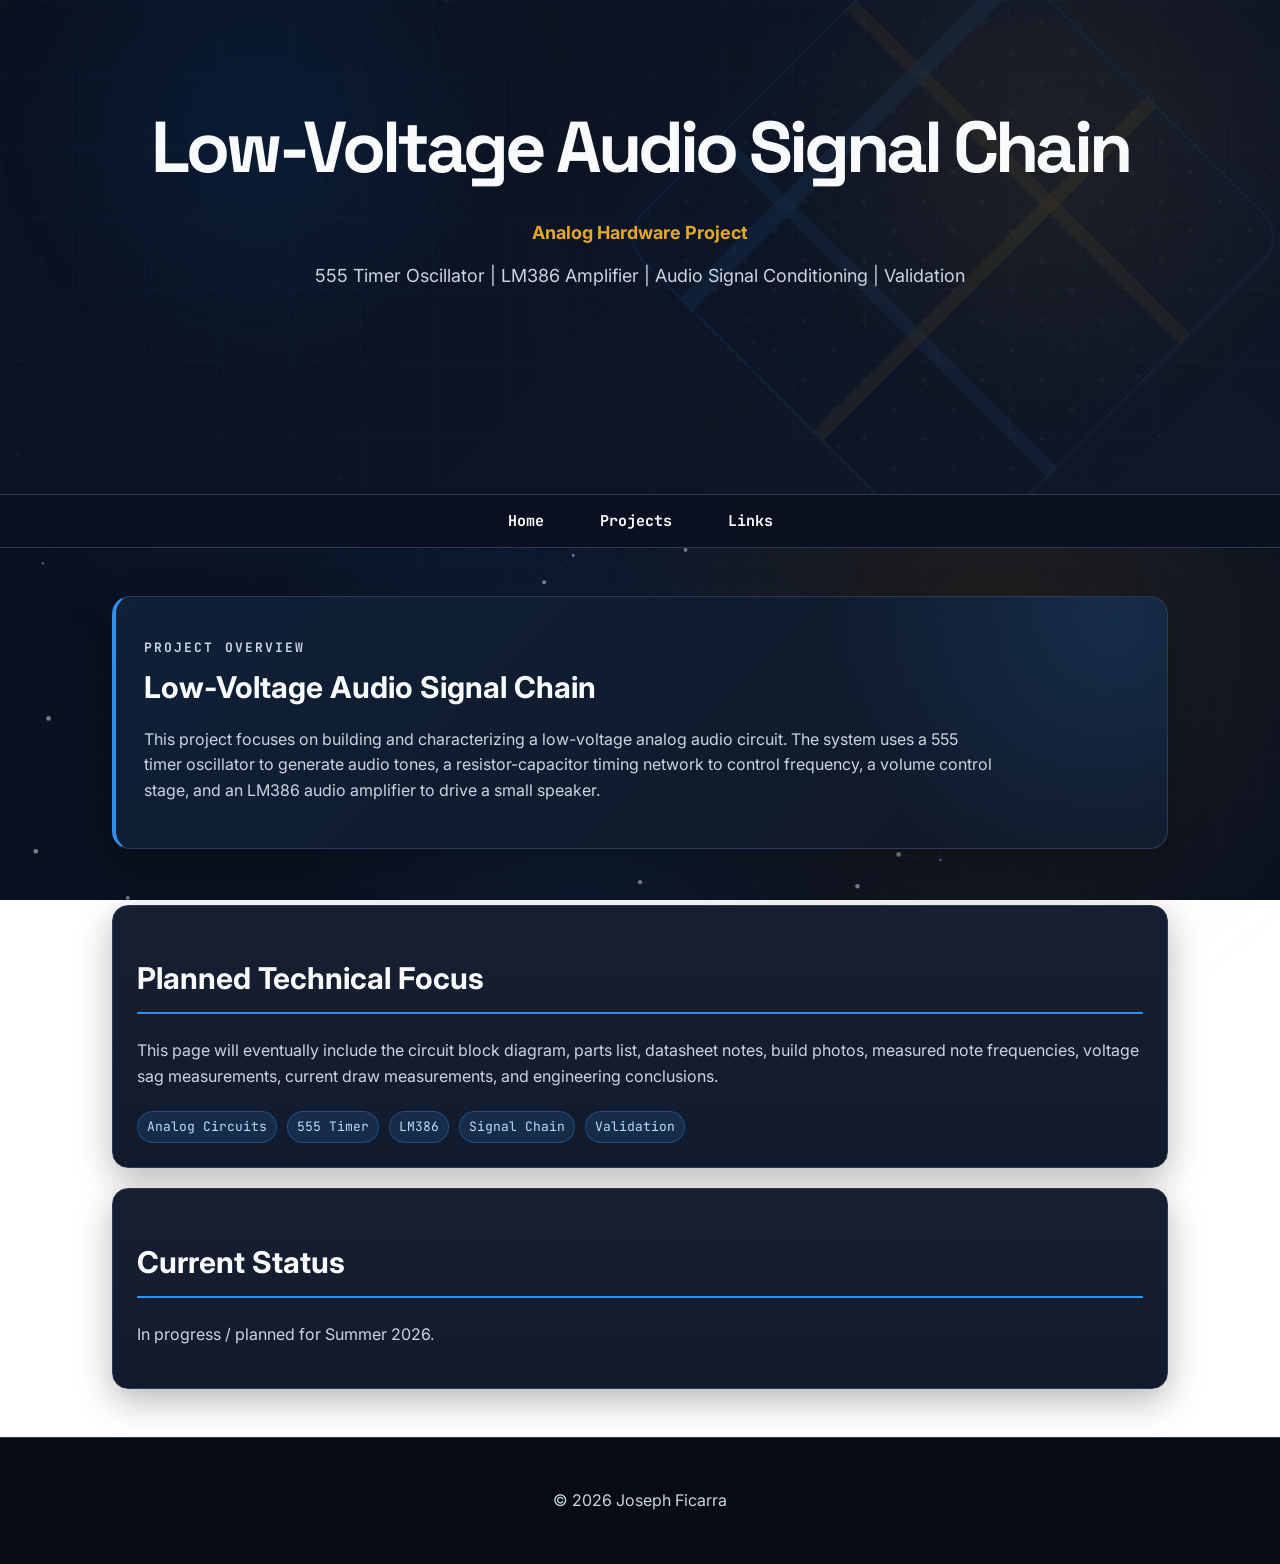
==== audio-signal-chain.html @ 595d122b "Add audio-signal-chain.html for project overview This HTML file outlines a project focused on buildi" ====
<!DOCTYPE html>
<html lang="en">
<head>
  <meta charset="UTF-8" />
  <meta name="viewport" content="width=device-width, initial-scale=1.0" />
  <title>Low-Voltage Audio Signal Chain | Joseph Ficarra</title>
  <link rel="stylesheet" href="style.css" />
</head>

<body>
  <div class="animated-bg"></div>
  <canvas id="particle-bg"></canvas>

  <header class="project-hero">
    <h1>Low-Voltage Audio Signal Chain</h1>
    <p>Analog Hardware Project</p>
    <p>555 Timer Oscillator | LM386 Amplifier | Audio Signal Conditioning | Validation</p>
  </header>

  <nav>
    <a href="index.html">Home</a>
    <a href="index.html#projects">Projects</a>
    <a href="index.html#connect">Links</a>
  </nav>

  <main>
    <section class="about-card">
      <p class="eyebrow">Project Overview</p>
      <h2>Low-Voltage Audio Signal Chain</h2>
      <p>
        This project focuses on building and characterizing a low-voltage analog audio circuit.
        The system uses a 555 timer oscillator to generate audio tones, a resistor-capacitor timing
        network to control frequency, a volume control stage, and an LM386 audio amplifier to drive
        a small speaker.
      </p>
    </section>

    <section class="card">
      <h2>Planned Technical Focus</h2>
      <p>
        This page will eventually include the circuit block diagram, parts list, datasheet notes,
        build photos, measured note frequencies, voltage sag measurements, current draw measurements,
        and engineering conclusions.
      </p>

      <div class="tags">
        <span class="tag">Analog Circuits</span>
        <span class="tag">555 Timer</span>
        <span class="tag">LM386</span>
        <span class="tag">Signal Chain</span>
        <span class="tag">Validation</span>
      </div>
    </section>

    <section class="card">
      <h2>Current Status</h2>
      <p>
        In progress / planned for Summer 2026.
      </p>
    </section>
  </main>

  <footer>
    <p>© 2026 Joseph Ficarra</p>
  </footer>

  <script src="particles.js"></script>
</body>
</html>
---- style.css ----
@import url('https://fonts.googleapis.com/css2?family=Inter:wght@400;500;600;700;800&family=JetBrains+Mono:wght@500;600;700&family=Space+Grotesk:wght@500;600;700&display=swap');
:root {
  --bg: #0B1120;
  --bg-soft: #111827;
  --card: #172033;
  --card-hover: #1F2A44;
  --text: #F8FAFC;
  --muted: #CBD5E1;
  --sjsu-blue: #0055A2;
  --sjsu-blue-light: #2F8FEA;
  --sjsu-gold: #E5A823;
  --border: #2D3A55;
}

* {
  box-sizing: border-box;
}

html {
  scroll-behavior: smooth;
}

body {
  margin: 0;
  font-family: 'Inter', Arial, Helvetica, sans-serif;  background: transparent;
  color: var(--text);
  line-height: 1.6;
}

/* Hero Section */
header {
  min-height: 55vh;
  padding: 90px 24px 70px;
  text-align: center;
  position: relative;
overflow: hidden;
  background:
    linear-gradient(135deg, rgba(11, 17, 32, 0.95), rgba(17, 24, 39, 0.92)),
    radial-gradient(circle at center, rgba(0, 85, 162, 0.35), transparent 45%);
  border-bottom: 1px solid var(--border);
}

header h1 {
  margin: 0;
  font-size: clamp(42px, 7vw, 72px);
  letter-spacing: -1.5px;
}

header p {
  max-width: 820px;
  margin: 14px auto;
  font-size: 18px;
  color: var(--muted);
}

header p:first-of-type {
  color: var(--sjsu-gold);
  font-weight: bold;
}

/* Navigation */
nav {
  position: sticky;
  top: 0;
  z-index: 10;
  background: rgba(11, 17, 32, 0.92);
  backdrop-filter: blur(12px);
  padding: 14px;
  text-align: center;
  border-bottom: 1px solid var(--border);
}

nav a {
  margin: 0 14px;
  color: var(--text);
  text-decoration: none;
  font-weight: bold;
  font-size: 15px;
}

nav a:hover {
  color: var(--sjsu-gold);
}

/* Main Layout */
main {
  max-width: 1100px;
  margin: 48px auto;
  padding: 0 22px;
}

section {
  margin-bottom: 56px;
}

h2 {
  font-size: 30px;
  margin-bottom: 24px;
  padding-bottom: 10px;
  border-bottom: 2px solid var(--sjsu-blue-light);
}

h3 {
  color: var(--text);
}

/* Cards */
.card {
  background: linear-gradient(180deg, var(--card), #121B2E);
  padding: 24px;
  margin: 20px 0;
  border-radius: 16px;
  border: 1px solid var(--border);
  box-shadow: 0 12px 35px rgba(0, 0, 0, 0.28);
  transition: transform 0.2s ease, border-color 0.2s ease, background 0.2s ease;
}

.card:hover {
  transform: translateY(-4px);
  border-color: var(--sjsu-blue-light);
  background: linear-gradient(180deg, var(--card-hover), #162033);
}

.card h3 {
  margin-top: 0;
  font-size: 22px;
}

.card p {
  color: var(--muted);
}

/* Project Grid */
#projects {
  display: block;
}

#projects .card {
  position: relative;
}

/* Badges and Tags */
.badge {
  display: inline-block;
  padding: 5px 10px;
  margin-bottom: 10px;
  border-radius: 999px;
  background: rgba(229, 168, 35, 0.14);
  color: var(--sjsu-gold);
  border: 1px solid rgba(229, 168, 35, 0.5);
  font-size: 13px;
  font-weight: bold;
}

.tags {
  margin-top: 14px;
}

.tag {
  display: inline-block;
  margin: 5px 6px 0 0;
  padding: 5px 9px;
  border-radius: 999px;
  background: rgba(47, 143, 234, 0.14);
  color: #B9DDFF;
  border: 1px solid rgba(47, 143, 234, 0.35);
  font-size: 13px;
}

/* Skills */
.skills-grid {
  display: grid;
  grid-template-columns: repeat(auto-fit, minmax(240px, 1fr));
  gap: 20px;
}

.skills-grid div {
  background: linear-gradient(180deg, var(--card), #121B2E);
  padding: 22px;
  border-radius: 16px;
  border: 1px solid var(--border);
  box-shadow: 0 12px 35px rgba(0, 0, 0, 0.22);
}

.skills-grid h3 {
  margin-top: 0;
  color: var(--sjsu-gold);
}

.skills-grid p {
  color: var(--muted);
}

/* Resume Link */
#resume a {
  display: inline-block;
  padding: 12px 18px;
  border-radius: 10px;
  background: var(--sjsu-blue);
  color: white;
  text-decoration: none;
  font-weight: bold;
  border: 1px solid var(--sjsu-blue-light);
}

#resume a:hover {
  background: var(--sjsu-blue-light);
}

/* Footer */
footer {
  text-align: center;
  padding: 34px;
  background: #070B14;
  color: var(--muted);
  border-top: 1px solid var(--border);
}

/* Mobile */
@media (max-width: 700px) {
  nav a {
    display: inline-block;
    margin: 6px 8px;
  }

  header {
    padding: 70px 18px 55px;
  }

  header h1 {
    font-size: 42px;
  }

  main {
    margin-top: 34px;
  }
}
/* Peijie-inspired visual project cards */

.section-header {
  margin-bottom: 26px;
}

.eyebrow {
  color: var(--sjsu-gold);
  font-weight: bold;
  text-transform: uppercase;
  letter-spacing: 0.12em;
  font-size: 13px;
  margin-bottom: 4px;
}

.section-description {
  color: var(--muted);
  max-width: 760px;
  margin-top: -10px;
}

.project-grid {
  display: grid;
  grid-template-columns: repeat(auto-fit, minmax(285px, 1fr));
  gap: 24px;
}

.project-card {
  overflow: hidden;
  border-radius: 20px;
  background: linear-gradient(180deg, #172033, #0f172a);
  border: 1px solid var(--border);
  box-shadow: 0 18px 45px rgba(0, 0, 0, 0.32);
  transition: transform 0.22s ease, border-color 0.22s ease, box-shadow 0.22s ease;
}

.project-card:hover {
  transform: translateY(-6px);
  border-color: var(--sjsu-blue-light);
  box-shadow: 0 24px 60px rgba(0, 85, 162, 0.22);
}

.project-visual {
  min-height: 155px;
  display: flex;
  align-items: flex-end;
  padding: 18px;
  position: relative;
  overflow: hidden;
}

.project-visual::before {
  content: "";
  position: absolute;
  inset: 0;
  background-image:
    linear-gradient(rgba(255,255,255,0.06) 1px, transparent 1px),
    linear-gradient(90deg, rgba(255,255,255,0.06) 1px, transparent 1px);
  background-size: 24px 24px;
  opacity: 0.45;
}

.project-visual::after {
  content: "";
  position: absolute;
  width: 180px;
  height: 180px;
  right: -45px;
  top: -45px;
  border-radius: 50%;
  background: rgba(255,255,255,0.12);
  filter: blur(2px);
}

.project-visual span {
  position: relative;
  z-index: 2;
  display: inline-block;
  padding: 7px 12px;
  border-radius: 999px;
  background: rgba(11, 17, 32, 0.72);
  color: white;
  border: 1px solid rgba(255,255,255,0.2);
  font-size: 13px;
  font-weight: bold;
}

.visual-audio {
  background:
    radial-gradient(circle at 78% 18%, rgba(229, 168, 35, 0.55), transparent 28%),
    linear-gradient(135deg, #0055A2, #0B1120 70%);
}

.visual-sensor {
  background:
    radial-gradient(circle at 25% 30%, rgba(47, 143, 234, 0.65), transparent 28%),
    linear-gradient(135deg, #0B1120, #064E3B);
}

.visual-automation {
  background:
    radial-gradient(circle at 75% 25%, rgba(229, 168, 35, 0.5), transparent 30%),
    linear-gradient(135deg, #1E293B, #0055A2);
}

.visual-cad {
  background:
    radial-gradient(circle at 20% 20%, rgba(47, 143, 234, 0.55), transparent 32%),
    linear-gradient(135deg, #111827, #3B2F0B);
}

.project-content {
  padding: 22px;
}

.project-meta {
  color: var(--sjsu-gold);
  font-size: 13px;
  font-weight: bold;
  margin: 0 0 8px;
}

.project-content h3 {
  margin: 0 0 12px;
  font-size: 21px;
  line-height: 1.25;
}

.project-content p {
  color: var(--muted);
}
.announcement {
  background:
    linear-gradient(135deg, rgba(0, 85, 162, 0.18), rgba(229, 168, 35, 0.10)),
    #111827;
  border: 1px solid var(--border);
  border-left: 4px solid var(--sjsu-gold);
  border-radius: 18px;
  padding: 26px;
  margin-bottom: 60px;
  box-shadow: 0 18px 45px rgba(0, 0, 0, 0.25);
}

.announcement h2 {
  border-bottom: none;
  padding-bottom: 0;
  margin: 0 0 10px;
  font-size: 26px;
}

.announcement p {
  color: var(--muted);
}
.visual-vibration {
  background:
    radial-gradient(circle at 72% 20%, rgba(229, 168, 35, 0.55), transparent 28%),
    radial-gradient(circle at 22% 75%, rgba(47, 143, 234, 0.45), transparent 28%),
    linear-gradient(135deg, #0B1120, #4C1D95);
}
/* Connect section */

.connect-section {
  margin-bottom: 70px;
}

.connect-card {
  display: grid;
  grid-template-columns: 1.4fr 1fr;
  gap: 28px;
  align-items: center;
  background:
    radial-gradient(circle at 92% 12%, rgba(229, 168, 35, 0.18), transparent 30%),
    linear-gradient(135deg, rgba(0, 85, 162, 0.18), rgba(17, 24, 39, 0.95)),
    #111827;
  border: 1px solid var(--border);
  border-left: 4px solid var(--sjsu-blue-light);
  border-radius: 22px;
  padding: 30px;
  box-shadow: 0 18px 45px rgba(0, 0, 0, 0.28);
}

.connect-main h2 {
  border-bottom: none;
  margin: 0 0 10px;
  padding: 0;
  font-size: 30px;
}

.connect-main p {
  color: var(--muted);
  margin-bottom: 0;
}

.connect-links {
  display: grid;
  grid-template-columns: 1fr 1fr;
  gap: 14px;
}

.connect-links a {
  display: block;
  text-align: center;
  padding: 14px 16px;
  border-radius: 12px;
  background: rgba(47, 143, 234, 0.12);
  border: 1px solid rgba(47, 143, 234, 0.38);
  color: var(--text);
  text-decoration: none;
  font-weight: bold;
  transition: transform 0.2s ease, background 0.2s ease, border-color 0.2s ease;
}

.connect-links a:hover {
  transform: translateY(-3px);
  background: rgba(229, 168, 35, 0.14);
  border-color: var(--sjsu-gold);
  color: var(--sjsu-gold);
}

@media (max-width: 750px) {
  .connect-card {
    grid-template-columns: 1fr;
  }

  .connect-links {
    grid-template-columns: 1fr;
  }
}
.project-button {
  display: inline-block;
  margin-top: 18px;
  padding: 10px 14px;
  border-radius: 10px;
  color: var(--text);
  text-decoration: none;
  font-weight: bold;
  background: rgba(0, 85, 162, 0.22);
  border: 1px solid rgba(47, 143, 234, 0.45);
}

.project-button:hover {
  background: rgba(229, 168, 35, 0.16);
  border-color: var(--sjsu-gold);
  color: var(--sjsu-gold);
}
/* Subtle animated technical background */

.animated-bg {
  position: fixed;
  inset: 0;
  z-index: -2;
  pointer-events: none;
  background:
    radial-gradient(circle at 20% 20%, rgba(0, 85, 162, 0.22), transparent 28%),
    radial-gradient(circle at 80% 15%, rgba(229, 168, 35, 0.14), transparent 26%),
    radial-gradient(circle at 45% 80%, rgba(47, 143, 234, 0.12), transparent 32%),
    #0B1120;
  animation: bgShift 18s ease-in-out infinite alternate;
}

.animated-bg::before {
  content: "";
  position: absolute;
  inset: 0;
  background-image:
    linear-gradient(rgba(255, 255, 255, 0.035) 1px, transparent 1px),
    linear-gradient(90deg, rgba(255, 255, 255, 0.035) 1px, transparent 1px);
  background-size: 42px 42px;
  opacity: 0.35;
  animation: gridDrift 28s linear infinite;
}

.animated-bg::after {
  content: "";
  position: absolute;
  inset: -20%;
  background:
    radial-gradient(circle at 30% 40%, rgba(0, 85, 162, 0.16), transparent 24%),
    radial-gradient(circle at 70% 65%, rgba(229, 168, 35, 0.10), transparent 26%);
  filter: blur(28px);
  animation: glowFloat 24s ease-in-out infinite alternate;
}

@keyframes bgShift {
  0% {
    background-position: 0% 0%, 100% 0%, 50% 100%;
  }
  100% {
    background-position: 12% 8%, 88% 12%, 45% 92%;
  }
}

@keyframes gridDrift {
  from {
    transform: translate3d(0, 0, 0);
  }
  to {
    transform: translate3d(42px, 42px, 0);
  }
}

@keyframes glowFloat {
  from {
    transform: translate3d(-2%, -1%, 0) scale(1);
  }
  to {
    transform: translate3d(2%, 1%, 0) scale(1.04);
  }
}

/* Respect users who prefer reduced motion */
@media (prefers-reduced-motion: reduce) {
  .animated-bg,
  .animated-bg::before,
  .animated-bg::after {
    animation: none;
  }
}
/* Interactive particle background */

#particle-bg {
  position: fixed;
  inset: 0;
  width: 100%;
  height: 100%;
  z-index: -2;
  pointer-events: none;
  opacity: 0.85;
}
/* Refined semiconductor-inspired hero background */

header {
  position: relative;
  overflow: hidden;
}

header::before {
  content: "";
  position: absolute;
  inset: 0;
  z-index: 0;
  opacity: 0.50;
  background-image:
    linear-gradient(rgba(47, 143, 234, 0.08) 1px, transparent 1px),
    linear-gradient(90deg, rgba(47, 143, 234, 0.08) 1px, transparent 1px),
    radial-gradient(circle at 20% 25%, rgba(0, 85, 162, 0.28), transparent 24%),
    radial-gradient(circle at 82% 30%, rgba(229, 168, 35, 0.14), transparent 26%);
  background-size:
    72px 72px,
    72px 72px,
    auto,
    auto;
  animation: heroGridDrift 38s linear infinite;
}

header::after {
  content: "";
  position: absolute;
  width: 470px;
  height: 470px;
  right: 7%;
  top: 48%;
  transform: translateY(-50%) rotate(45deg);
  z-index: 0;
  opacity: 0.15;
  border: 2px solid rgba(47, 143, 234, 0.55);
  border-radius: 34px;
  box-shadow:
    0 0 50px rgba(47, 143, 234, 0.22),
    inset 0 0 50px rgba(47, 143, 234, 0.10);

  background:
    /* internal chip grid */
    linear-gradient(rgba(248, 250, 252, 0.06) 1px, transparent 1px),
    linear-gradient(90deg, rgba(248, 250, 252, 0.06) 1px, transparent 1px),

    /* chip routing lines */
    linear-gradient(90deg, transparent 0 18%, rgba(47, 143, 234, 0.55) 18% 22%, transparent 22% 100%),
    linear-gradient(90deg, transparent 0 58%, rgba(229, 168, 35, 0.42) 58% 61%, transparent 61% 100%),
    linear-gradient(0deg, transparent 0 28%, rgba(47, 143, 234, 0.48) 28% 31%, transparent 31% 100%),
    linear-gradient(0deg, transparent 0 68%, rgba(229, 168, 35, 0.36) 68% 71%, transparent 71% 100%),

    /* vias / nodes */
    radial-gradient(circle, rgba(248, 250, 252, 0.20) 0 2px, transparent 3px),

    /* chip body */
    linear-gradient(135deg, rgba(0, 85, 162, 0.18), rgba(11, 17, 32, 0.72));

  background-size:
    38px 38px,
    38px 38px,
    100% 100%,
    100% 100%,
    100% 100%,
    100% 100%,
    42px 42px,
    100% 100%;

  animation: chipFloat 11s ease-in-out infinite alternate;
}

header h1,
header p {
  position: relative;
  z-index: 2;
}

@keyframes heroGridDrift {
  from {
    background-position:
      0 0,
      0 0,
      center,
      center;
  }

  to {
    background-position:
      72px 72px,
      72px 72px,
      center,
      center;
  }
}

@keyframes chipFloat {
  from {
    transform: translateY(-50%) rotate(45deg) translate3d(0, 0, 0);
  }

  to {
    transform: translateY(-50%) rotate(45deg) translate3d(14px, -10px, 0);
  }
}

@media (max-width: 800px) {
  header::after {
    width: 300px;
    height: 300px;
    right: -90px;
    opacity: 0.16;
  }
}
/* About card */

.about-card {
  background:
    radial-gradient(circle at 95% 10%, rgba(47, 143, 234, 0.16), transparent 28%),
    linear-gradient(135deg, rgba(0, 85, 162, 0.13), rgba(17, 24, 39, 0.95)),
    #111827;
  border: 1px solid var(--border);
  border-left: 4px solid var(--sjsu-blue-light);
  border-radius: 18px;
  padding: 28px;
  box-shadow: 0 18px 45px rgba(0, 0, 0, 0.24);
}

.about-card h2 {
  border-bottom: none;
  margin: 0 0 14px;
  padding: 0;
  font-size: 30px;
}

.about-card p {
  color: var(--muted);
  max-width: 850px;
}

/* Alternating experience card accents */

#experience .card {
  border-left: 4px solid var(--sjsu-gold);
}

#experience .card:nth-of-type(even) {
  border-left-color: var(--sjsu-blue-light);
}
}
/* Font polish */

h1,
h2,
h3,
.connect-main h2,
.about-card h2,
.announcement h2 {
  font-family: 'Space Grotesk', Arial, Helvetica, sans-serif;
  letter-spacing: -0.035em;
}

header h1 {
  font-family: 'Space Grotesk', Arial, Helvetica, sans-serif;
  font-weight: 700;
  letter-spacing: -0.055em;
}

nav a,
.eyebrow,
.project-meta,
.tag,
.badge,
.status-strip span,
.hero-actions a,
.connect-links a,
.project-button {
  font-family: 'JetBrains Mono', monospace;
}

body,
p,
li {
  font-family: 'Inter', Arial, Helvetica, sans-serif;
}

.eyebrow {
  letter-spacing: 0.16em;
}

.project-content h3,
.card h3 {
  letter-spacing: -0.025em;
}
/* Consistent spacing between top content cards */

#about,
.announcement,
#connect {
  margin-bottom: 56px;
}
/* Navigation dropdown */

nav {
  display: flex;
  justify-content: center;
  align-items: center;
  gap: 28px;
}

.dropdown {
  position: relative;
  display: inline-block;
}

.dropbtn {
  background: transparent;
  border: none;
  color: var(--text);
  font-family: 'JetBrains Mono', monospace;
  font-weight: 700;
  font-size: 16px;
  cursor: pointer;
  padding: 8px 0;
}

.dropbtn:hover,
.dropdown:focus-within .dropbtn {
  color: var(--sjsu-gold);
}

.dropdown-menu {
  display: none;
  position: absolute;
  top: 38px;
  left: 50%;
  transform: translateX(-50%);
  min-width: 290px;
  background: rgba(17, 24, 39, 0.96);
  border: 1px solid var(--border);
  border-radius: 14px;
  box-shadow: 0 18px 45px rgba(0, 0, 0, 0.38);
  z-index: 50;
  overflow: hidden;
  backdrop-filter: blur(12px);
}

.dropdown-menu a {
  display: block;
  margin: 0;
  padding: 13px 16px;
  text-align: left;
  color: var(--muted);
  font-size: 14px;
  border-bottom: 1px solid rgba(255, 255, 255, 0.06);
}

.dropdown-menu a:last-child {
  border-bottom: none;
}

.dropdown-menu a:hover {
  background: rgba(47, 143, 234, 0.16);
  color: var(--sjsu-gold);
  text-decoration: none;
}

.dropdown:hover .dropdown-menu,
.dropdown:focus-within .dropdown-menu {
  display: block;
}

@media (max-width: 700px) {
  nav {
    gap: 14px;
    flex-wrap: wrap;
  }

  .dropdown-menu {
    position: absolute;
    min-width: 250px;
  }
}
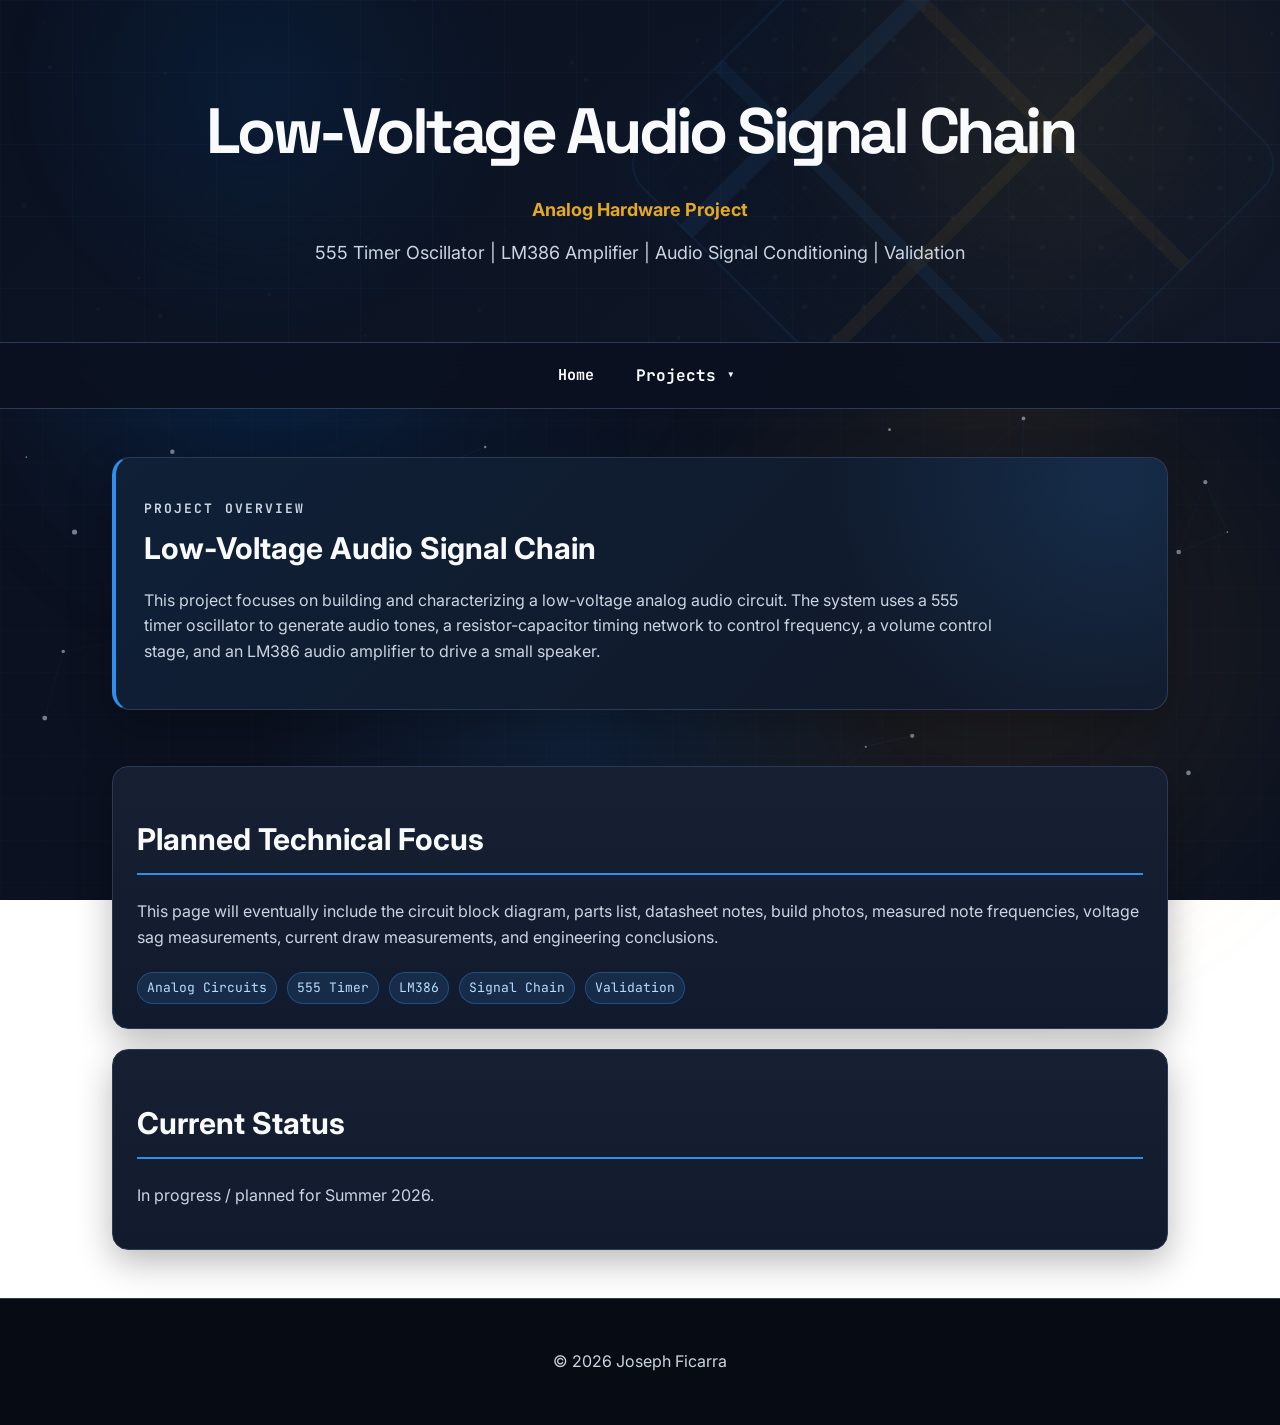
==== commit f4739f8d: "Update audio-signal-chain.html" ====
--- a/audio-signal-chain.html
+++ b/audio-signal-chain.html
@@ -17,11 +17,20 @@
     <p>555 Timer Oscillator | LM386 Amplifier | Audio Signal Conditioning | Validation</p>
   </header>
 
-  <nav>
-    <a href="index.html">Home</a>
-    <a href="index.html#projects">Projects</a>
-    <a href="index.html#connect">Links</a>
-  </nav>
+ <nav>
+  <a href="index.html">Home</a>
+
+  <div class="dropdown">
+    <button class="dropbtn">Projects ▾</button>
+    <div class="dropdown-menu">
+      <a href="audio-signal-chain.html">Low-Voltage Audio Signal Chain</a>
+      <a href="vibration-anomaly-detector.html">Vibration Anomaly Detector</a>
+      <a href="sensor-validation-platform.html">Sensor Validation Platform</a>
+      <a href="heroes64-automation.html">HEROES64 Automation Tool</a>
+      <a href="cad-diagram-generator.html">CAD Diagram Generator</a>
+    </div>
+  </div>
+</nav>
 
   <main>
     <section class="about-card">
--- a/style.css
+++ b/style.css
@@ -847,3 +847,47 @@
     min-width: 250px;
   }
 }
+
+/* Individual project pages */
+
+.project-hero {
+  min-height: 38vh;
+  padding: 80px 24px 60px;
+}
+
+.project-hero h1 {
+  font-size: clamp(38px, 6vw, 64px);
+}
+
+.project-hero p:first-of-type {
+  color: var(--sjsu-gold);
+}
+/* School logo in hero */
+
+.school-line {
+  display: inline-flex;
+  align-items: center;
+  justify-content: center;
+  gap: 12px;
+  color: var(--sjsu-gold);
+  font-weight: 700;
+}
+
+.school-logo {
+  height: 32px;
+  width: auto;
+  display: inline-block;
+  object-fit: contain;
+  filter: drop-shadow(0 0 8px rgba(229, 168, 35, 0.22));
+}
+
+@media (max-width: 700px) {
+  .school-line {
+    flex-direction: column;
+    gap: 8px;
+  }
+
+  .school-logo {
+    height: 30px;
+  }
+}
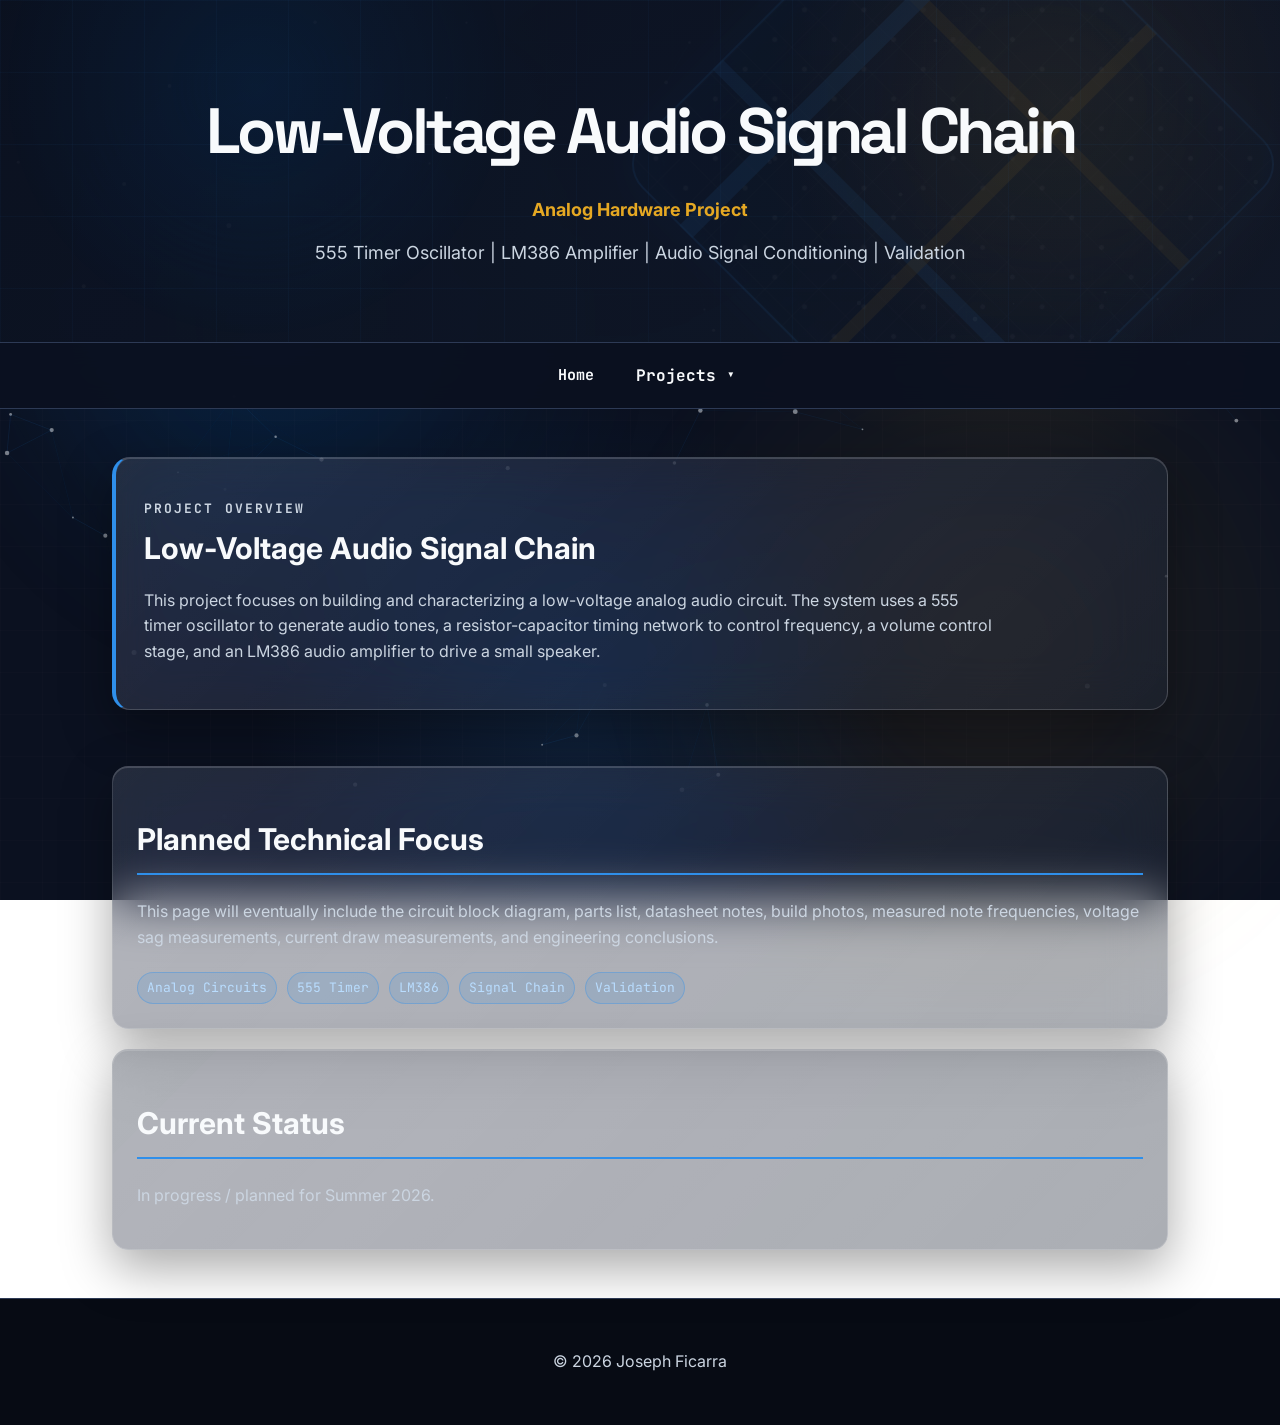
==== commit bcec1d64: "Update audio-signal-chain.html" ====
--- a/audio-signal-chain.html
+++ b/audio-signal-chain.html
@@ -8,6 +8,7 @@
 </head>
 
 <body>
+ <div class="scroll-progress"></div>
   <div class="animated-bg"></div>
   <canvas id="particle-bg"></canvas>
 
--- a/style.css
+++ b/style.css
@@ -400,6 +400,7 @@
   margin-bottom: 70px;
 }
 
+
 .connect-card {
   display: grid;
   grid-template-columns: 1.4fr 1fr;
@@ -417,6 +418,7 @@
 }
 
 .connect-main h2 {
+  
   border-bottom: none;
   margin: 0 0 10px;
   padding: 0;
@@ -889,5 +891,204 @@
 
   .school-logo {
     height: 30px;
-  }
-}
+    /* Navigation dropdown */
+
+nav {
+  display: flex;
+  justify-content: center;
+  align-items: center;
+  gap: 28px;
+}
+
+.dropdown {
+  position: relative;
+  display: inline-block;
+}
+
+.dropbtn {
+  background: transparent;
+  border: none;
+  color: var(--text);
+  font-family: 'JetBrains Mono', monospace;
+  font-weight: 700;
+  font-size: 16px;
+  cursor: pointer;
+  padding: 8px 0;
+}
+
+.dropbtn:hover,
+.dropdown:focus-within .dropbtn {
+  color: var(--sjsu-gold);
+}
+
+.dropdown-menu {
+  display: none;
+  position: absolute;
+  top: 38px;
+  left: 50%;
+  transform: translateX(-50%);
+  min-width: 290px;
+  background: rgba(17, 24, 39, 0.96);
+  border: 1px solid var(--border);
+  border-radius: 14px;
+  box-shadow: 0 18px 45px rgba(0, 0, 0, 0.38);
+  z-index: 50;
+  overflow: hidden;
+  backdrop-filter: blur(12px);
+}
+
+.dropdown-menu a {
+  display: block;
+  margin: 0;
+  padding: 13px 16px;
+  text-align: left;
+  color: var(--muted);
+  font-size: 14px;
+  border-bottom: 1px solid rgba(255, 255, 255, 0.06);
+}
+
+.dropdown-menu a:last-child {
+  border-bottom: none;
+}
+
+.dropdown-menu a:hover {
+  background: rgba(47, 143, 234, 0.16);
+  color: var(--sjsu-gold);
+  text-decoration: none;
+}
+
+.dropdown:hover .dropdown-menu,
+.dropdown:focus-within .dropdown-menu {
+  display: block;
+}
+
+@media (max-width: 700px) {
+  nav {
+    gap: 14px;
+    flex-wrap: wrap;
+  }
+
+  .dropdown-menu {
+    position: absolute;
+    min-width: 250px;
+  }
+}
+  }
+}
+
+/* Liquid glass card styling */
+
+.about-card,
+.announcement,
+.connect-card,
+.card,
+.project-card,
+.skills-grid div {
+  background:
+    linear-gradient(
+      135deg,
+      rgba(255, 255, 255, 0.105),
+      rgba(255, 255, 255, 0.035)
+    ),
+rgba(15, 23, 42, 0.36);
+  
+  border: 1px solid rgba(255, 255, 255, 0.16);
+  box-shadow:
+    0 18px 50px rgba(0, 0, 0, 0.34),
+    inset 0 1px 0 rgba(255, 255, 255, 0.16);
+
+backdrop-filter: blur(26px) saturate(165%);
+  -webkit-backdrop-filter: blur(26px) saturate(165%);
+}
+.about-card,
+.connect-card {
+  border-left: 4px solid var(--sjsu-blue-light);
+}
+
+.announcement {
+  border-left: 4px solid var(--sjsu-gold);
+}
+
+#experience .card:first-of-type {
+  border-left: 4px solid var(--sjsu-gold);
+}
+
+#experience .card:nth-of-type(2) {
+  border-left: 4px solid var(--sjsu-blue-light);
+}
+.project-card {
+  overflow: hidden;
+}
+
+.project-content {
+  background: rgba(15, 23, 42, 0.28);
+  backdrop-filter: blur(12px);
+  -webkit-backdrop-filter: blur(12px);
+}
+.connect-links a,
+.project-button,
+#resume a,
+.hero-actions a {
+  background:
+    linear-gradient(
+      135deg,
+      rgba(255, 255, 255, 0.10),
+      rgba(255, 255, 255, 0.035)
+    ),
+    rgba(0, 85, 162, 0.20);
+
+  border: 1px solid rgba(255, 255, 255, 0.16);
+  box-shadow:
+    inset 0 1px 0 rgba(255, 255, 255, 0.14),
+    0 10px 28px rgba(0, 0, 0, 0.18);
+
+  backdrop-filter: blur(14px) saturate(140%);
+  -webkit-backdrop-filter: blur(14px) saturate(140%);
+
+}
+
+/* Click ripple animation */
+
+.click-ripple {
+  position: fixed;
+  width: 12px;
+  height: 12px;
+  border-radius: 50%;
+  pointer-events: none;
+  z-index: 9999;
+  transform: translate(-50%, -50%);
+  background: radial-gradient(
+    circle,
+    rgba(229, 168, 35, 0.9) 0%,
+    rgba(47, 143, 234, 0.45) 38%,
+    rgba(47, 143, 234, 0.08) 68%,
+    transparent 100%
+  );
+  box-shadow:
+    0 0 18px rgba(229, 168, 35, 0.35),
+    0 0 28px rgba(47, 143, 234, 0.25);
+  animation: clickRipple 650ms ease-out forwards;
+}
+
+@keyframes clickRipple {
+  from {
+    width: 8px;
+    height: 8px;
+    opacity: 0.9;
+  }
+
+  to {
+    width: 56px;
+    height: 56px;
+    opacity: 0;
+  }
+}
+.scroll-progress {
+  position: fixed;
+  top: 0;
+  left: 0;
+  height: 3px;
+  width: 0%;
+  background: linear-gradient(90deg, var(--sjsu-blue-light), var(--sjsu-gold));
+  z-index: 10000;
+}
